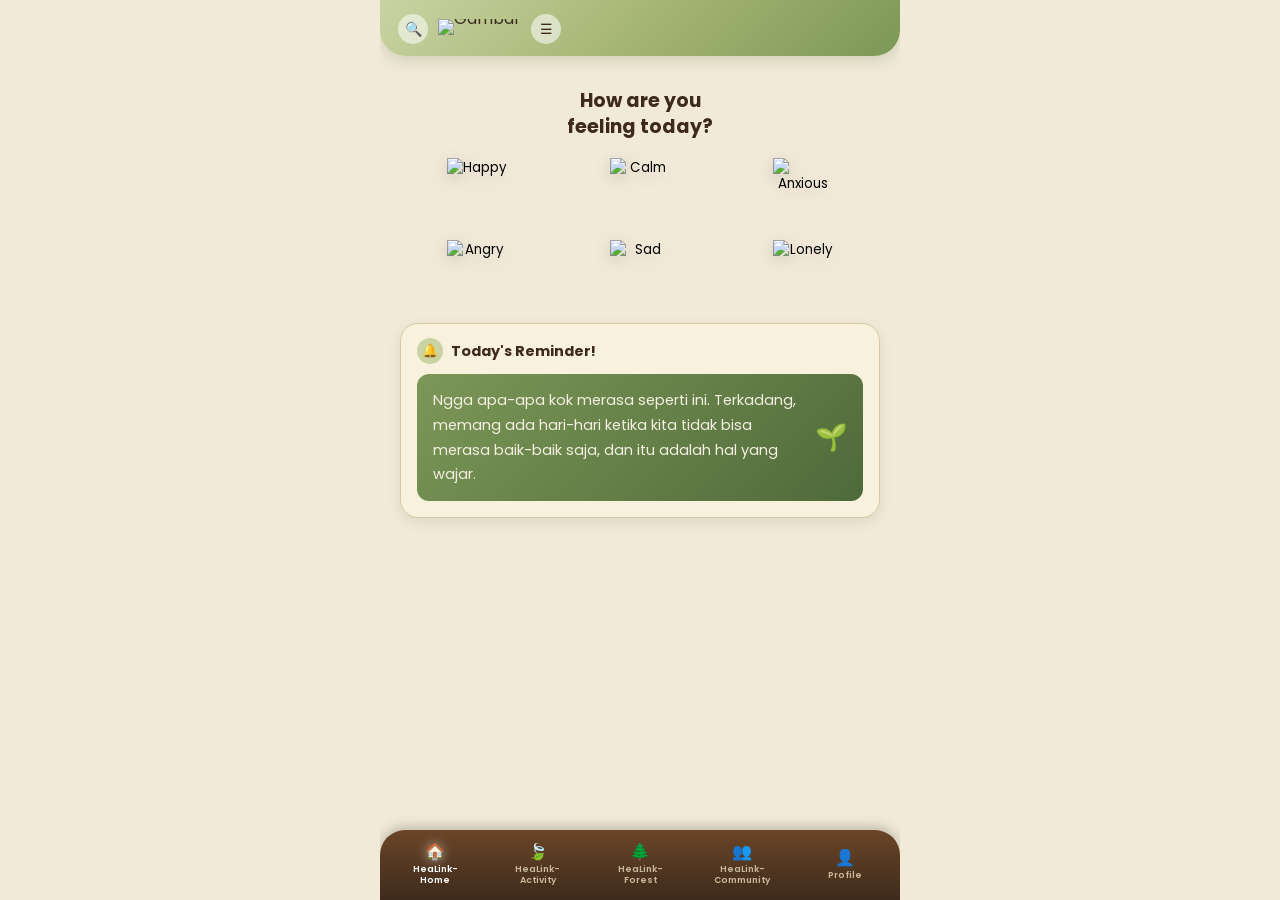
==== ab.html @ 6c95cb6c "Add files via upload" ====
<!DOCTYPE html>
<html lang="id">
<head>
<meta charset="UTF-8">
<meta name="viewport" content="width=device-width, initial-scale=1.0">
<title>HeaLink - Prototipe Interaktif</title>
<style>
@import url('https://fonts.googleapis.com/css2?family=Fredoka:wght@500;600;700&family=Caveat:wght@600;700&family=Poppins:ital,wght@0,400;0,500;0,600;0,700;1,400&display=swap');

/* ============ Design tokens ============ */
* {
  -webkit-tap-highlight-color: transparent;
}

:root{
  --green-deep:#4f6a3a;
  --green-mid:#7c9757;
  --green-light:#a9b878;
  --green-pale:#c9d3a3;
  --brown-deep:#3d2a1c;
  --brown-mid:#6b4527;
  --brown-warm:#8a6a45;
  --cream-bg:#f2ead9;
  --cream-card:#f8f1de;
  --cream-line:#d8c7a0;
  --gold:#e3ac3d;
  --gold-deep:#c98f22;
  --peach:#e8a78f;
  --ink:#3c2c1e;
  --ink-soft:#7a6650;
  --white:#fffdf8;

  --font-logo:'Fredoka', sans-serif;
  --font-script:'Caveat', cursive;
  --font-body:'Poppins', sans-serif;

  --radius-lg:28px;
  --radius-md:18px;
  --radius-sm:12px;
  --shadow-soft:0 10px 24px rgba(61,42,28,0.14);
  --shadow-card:0 4px 14px rgba(61,42,28,0.10);
}

*{box-sizing:border-box;}
html,body{margin:0;padding:0;}
body{
  font-family:var(--font-body);
  background:var(--cream-bg);
  min-height:100vh;
  min-height:100dvh;
  color:var(--ink);
}

/* ============ Page chrome ============ */
.stage{
  display:flex;
  flex-direction:column;
  align-items:stretch;
  width:100%;
  max-width:520px;
  margin:0 auto;
}
.stage-heading{
  display:none; /* prototype intro text hidden — this is now the real site opened on phone */
}

/* ============ Screen container (was phone frame) ============ */
.phone{
  position:relative;
  width:100%;
}
.phone-screen{
  position:relative;
  width:100%;
  min-height:100vh;
  min-height:100dvh;
  background:url('assets/background.png') center/cover no-repeat;
  overflow:hidden;
}

/* ============ Screens ============ */
.screen{
  position:absolute;
  inset:0;
  display:flex;
  flex-direction:column;
  opacity:0;
  pointer-events:none;
  transform:translateX(14px);
  transition:opacity .28s ease, transform .28s ease;
  min-height:100vh;
  min-height:100dvh;
}
.screen.active{
  opacity:1;
  pointer-events:auto;
  transform:translateX(0);
  z-index:5;
}
.screen-body{
  flex:1;
  overflow-y:auto;
  padding:14px 20px 24px;
  scrollbar-width:none;
}
.screen-body::-webkit-scrollbar{display:none;}

/* ============ Header ============ */
.app-header{
  padding:14px 18px 12px;
  position:relative;
  background:linear-gradient(135deg, var(--green-pale) 0%, var(--green-light) 45%, var(--green-mid) 100%);
  border-radius:0 0 26px 26px;
  box-shadow:0 6px 14px rgba(79,106,58,0.18);
}
.app-header .header-row{
  display:flex;
  align-items:center;
  gap:10px;
}
.icon-btn{
  width:30px; height:30px;
  border-radius:50%;
  border:none;
  background:rgba(255,255,255,0.55);
  display:flex; align-items:center; justify-content:center;
  font-size:14px;
  color:var(--brown-deep);
  cursor:pointer;
  flex-shrink:0;
  transition:transform .15s ease, background .15s ease;
}
.icon-btn:hover{background:rgba(255,255,255,0.85); transform:scale(1.06);}

.brand-pill .brand-icon{
  width:20px;height:20px;border-radius:50%;
  background:radial-gradient(circle at 35% 30%, #cfe3a6, var(--green-mid));
  display:flex;align-items:center;justify-content:center;
  font-size:11px; flex-shrink:0;
}
.brand-pill .brand-name{
  font-family:var(--font-logo);
  font-weight:600;
  font-size:14.5px;
  color:var(--green-deep);
  white-space:nowrap;
}
.brand-pill .brand-section{
  font-family:var(--font-script);
  font-weight:700;
  font-size:17px;
  color:var(--gold-deep);
  margin-left:1px;
}
.title-pill{
  flex:1;
  background:var(--white);
  border-radius:999px;
  padding:9px 16px;
  text-align:center;
  font-family:var(--font-logo);
  font-weight:600;
  font-size:14px;
  color:var(--brown-deep);
  letter-spacing:.3px;
  box-shadow:inset 0 1px 3px rgba(0,0,0,0.06);
}
.title-pill .chev{color:var(--green-deep); margin-right:4px;}

/* ============ Headings & text ============ */
.h1-page{
  font-weight:700; font-size:19px; text-align:center;
  color:var(--brown-deep); margin:18px 0 16px;
  line-height:1.35;
}
.h2-section{
  font-weight:700; font-size:15px; color:var(--brown-deep);
  text-decoration:underline; text-underline-offset:4px;
  text-decoration-color:var(--cream-line);
  margin:4px 0 14px; text-align:center;
}
.muted{color:var(--ink-soft); font-size:12.5px; line-height:1.6;}

/* ============ Mood grid (Home) ============ */
.mood-grid{
  display:grid;
  grid-template-columns:repeat(3,1fr);
  gap:16px 10px;
  margin-bottom:20px;
}
.mood-item{
  display:flex; flex-direction:column; align-items:center; gap:6px;
  background:none; border:none; cursor:pointer; font-family:var(--font-body);
}
.mood-face{
  width:64px; height:64px;
  display:flex; align-items:center; justify-content:center;
  transition:transform .15s ease, filter .15s ease;
  border-radius:50%;
  border:2.5px solid transparent;
}
.mood-face img{
  width:100%; height:100%;
  object-fit:contain;
  filter:drop-shadow(0 4px 8px rgba(61,42,28,0.18));
}
.mood-item:hover .mood-face{transform:translateY(-3px);}
.mood-item.selected .mood-face{border-color:var(--gold-deep); transform:scale(1.08); background:rgba(255,255,255,0.35);}
.mood-item span.label{font-size:12px; font-weight:600; color:var(--brown-warm);}

.reminder-card{
  background:var(--cream-card);
  border:1.5px solid var(--cream-line);
  border-radius:var(--radius-md);
  padding:14px 16px 16px;
  box-shadow:var(--shadow-card);
}
.reminder-title{
  display:flex; align-items:center; gap:8px;
  font-weight:700; font-size:14.5px; color:var(--brown-deep);
  margin-bottom:10px;
}
.reminder-title .bell{
  width:26px;height:26px;border-radius:50%;
  background:var(--green-pale);
  display:flex;align-items:center;justify-content:center;font-size:13px;
}
.reminder-body{
  background:linear-gradient(135deg, var(--green-mid), var(--green-deep));
  border-radius:var(--radius-sm);
  padding:14px 16px;
  color:#f4f0e2;
  font-size:14.5px;
  line-height:1.7;
  display:flex; align-items:center; gap:10px;
  justify-content:space-between;
}
.reminder-body .sprout{font-size:26px; flex-shrink:0;}

/* ============ Cards list (Activity hub) ============ */
.option-card{
  background:var(--cream-card);
  border:1.5px solid var(--cream-line);
  border-radius:var(--radius-md);
  padding:14px 16px;
  display:flex; align-items:center; justify-content:space-between; gap:10px;
  margin-bottom:14px;
  cursor:pointer;
  box-shadow:var(--shadow-card);
  transition:transform .15s ease, box-shadow .15s ease;
  text-align:left;
  width:100%;
  font-family:var(--font-body);
}
.option-card:hover{transform:translateY(-2px); box-shadow:0 10px 20px rgba(61,42,28,0.14);}
.option-card .oc-text h3{
  margin:0 0 4px; font-size:14.5px; font-weight:700; color:var(--brown-deep);
}
.option-card .oc-text p{margin:0; font-size:11.5px; color:var(--ink-soft); line-height:1.5;}
.option-card .oc-media{
  width:60px;height:60px; flex-shrink:0;
  display:flex;align-items:center;justify-content:center; overflow:hidden;
  background:none;
}
.option-card .oc-media img{width:100%; height:100%; object-fit:contain;}
.option-card .oc-arrow{
  font-size:14px; color:var(--green-deep); flex-shrink:0;
}

.pill-btn{
  display:inline-flex; align-items:center; gap:6px;
  background:linear-gradient(135deg, var(--green-mid), var(--green-deep));
  color:#fff; border:none; border-radius:999px;
  padding:10px 22px; font-weight:600; font-size:13px;
  font-family:var(--font-body);
  cursor:pointer; box-shadow:var(--shadow-card);
  transition:transform .15s ease, filter .15s ease;
}
.pill-btn:hover{transform:translateY(-2px); filter:brightness(1.05);}
.pill-btn.ghost{
  background:var(--white); color:var(--brown-deep);
  border:1.5px solid var(--cream-line);
}
.pill-btn.small{padding:7px 16px; font-size:12px;}
.pill-btn img.btn-icon{width:18px;height:18px;object-fit:contain;}
.center-row{display:flex; justify-content:center; margin:6px 0 4px;}

/* ============ HealCoin ============ */
.coin-hero{
  display:flex; flex-direction:column; align-items:center; gap:6px;
  margin:6px 0 22px;
}
.coin-hero img{width:64px; height:64px; object-fit:contain;}
.coin-hero .amount{font-size:34px; font-weight:700; color:var(--green-deep); font-family:var(--font-logo);}
.coin-hero .unit{font-size:13px; color:var(--ink-soft); margin-top:-4px;}
.coin-badge{
  display:inline-flex; align-items:center; gap:8px;
  background:var(--cream-card); border:1.5px solid var(--cream-line);
  border-radius:999px; padding:6px 14px 6px 6px;
}
.coin-badge img{width:30px;height:30px; object-fit:contain;}
.coin-badge b{font-size:16px; color:var(--brown-deep);}
.coin-badge small{display:block; font-size:10px; color:var(--ink-soft); margin-top:-2px;}

.history-item{
  display:flex; align-items:center; gap:12px;
  padding:12px 4px;
  border-bottom:1px solid var(--cream-line);
}
.history-item:last-child{border-bottom:none;}
.history-item .hi-icon{
  width:46px;height:46px;border-radius:50%;
  display:flex;align-items:center;justify-content:center; flex-shrink:0; overflow:hidden;
}
.history-item .hi-icon img{width:100%; height:100%; object-fit:contain;}
.history-item .hi-text{flex:1;}
.history-item .hi-text h4{margin:0 0 2px; font-size:13px; font-weight:700; color:var(--brown-deep);}
.history-item .hi-text span{font-size:11px; color:var(--ink-soft);}
.history-item .hi-amount{font-weight:700; color:var(--gold-deep); font-size:13.5px;}

.list-card{
  background:var(--cream-card); border:1.5px solid var(--cream-line);
  border-radius:var(--radius-md); padding:4px 14px; margin-bottom:16px;
}

/* ============ Tabs ============ */
.tab-row{display:flex; gap:8px; margin-bottom:16px; flex-wrap:wrap;}
.tab-btn{
  flex:1; min-width:90px;
  background:var(--cream-card); border:1.5px solid var(--cream-line);
  border-radius:999px; padding:8px 10px; font-size:12px; font-weight:600;
  color:var(--brown-warm); cursor:pointer; text-align:center; font-family:var(--font-body);
  transition:all .15s ease;
}
.tab-btn.active{
  background:linear-gradient(135deg, var(--green-mid), var(--green-deep));
  color:#fff; border-color:transparent;
}
.tab-panel{display:none;}
.tab-panel.active{display:block;}

/* ============ Voucher / redeem cards ============ */
.redeem-card{
  background:var(--cream-card); border:1.5px solid var(--cream-line);
  border-radius:var(--radius-md); padding:12px 14px;
  display:flex; align-items:center; gap:12px; margin-bottom:14px;
  box-shadow:var(--shadow-card);
}
.redeem-card .rc-icon{
  width:52px;height:52px;border-radius:50%;
  display:flex; align-items:center; justify-content:center; flex-shrink:0; overflow:hidden;
}
.redeem-card .rc-icon img{width:100%; height:100%; object-fit:contain;}
.redeem-card .rc-text{flex:1;}
.redeem-card .rc-text h4{margin:0 0 3px; font-size:13.5px; font-weight:700; color:var(--brown-deep);}
.redeem-card .rc-text span{font-size:11px; color:var(--ink-soft); display:block;}
.redeem-btn{
  background:linear-gradient(135deg, var(--green-mid), var(--green-deep));
  color:#fff; border:none; border-radius:999px; padding:7px 16px;
  font-size:11.5px; font-weight:600; cursor:pointer; flex-shrink:0; font-family:var(--font-body);
}

/* ============ Psychologist list ============ */
.psych-card{
  display:flex; align-items:center; gap:12px; padding:14px 4px;
  border-bottom:1px solid var(--cream-line); cursor:pointer;
}
.psych-card:last-child{border-bottom:none;}
.psych-avatar{
  width:52px;height:52px;border-radius:50%; flex-shrink:0;
  display:flex; align-items:center; justify-content:center; font-size:22px;
  box-shadow:var(--shadow-card);
  overflow:hidden;
}
.psych-avatar img{width:100%; height:100%; object-fit:cover;}
.psych-info{flex:1;}
.psych-info h4{margin:0 0 2px; font-size:13.5px; font-weight:700; color:var(--brown-deep);}
.psych-info p{margin:0 0 3px; font-size:11px; color:var(--ink-soft); line-height:1.4;}
.psych-info .rating{font-size:11.5px; color:var(--gold-deep); font-weight:600;}
.chev-right{color:var(--brown-warm); font-size:14px;}

/* ============ Session details ============ */
.session-top{display:flex; align-items:center; gap:12px; margin-bottom:18px;}
.session-top .avatar-lg{width:60px;height:60px;border-radius:50%; flex-shrink:0; box-shadow:var(--shadow-card); overflow:hidden;}
.session-top .avatar-lg img{width:100%;height:100%;object-fit:cover;}
.session-top h4{margin:0 0 3px; font-size:15px; color:var(--brown-deep);}
.session-top span{font-size:12px; color:var(--gold-deep); font-weight:600;}
.schedule-card{
  background:var(--cream-card); border:1.5px solid var(--cream-line);
  border-radius:var(--radius-md); padding:16px; margin-bottom:16px;
}
.date-row{display:flex; gap:8px; margin-bottom:12px;}
.date-chip{
  flex:1; text-align:center; padding:7px 4px; border-radius:10px;
  border:1.5px solid var(--cream-line); font-size:11px; font-weight:600;
  color:var(--brown-warm); cursor:pointer; background:var(--white);
}
.date-chip.active{background:var(--brown-mid); color:#fff; border-color:var(--brown-mid);}
.time-grid{display:grid; grid-template-columns:repeat(3,1fr); gap:8px; margin-bottom:14px;}
.time-chip{
  text-align:center; padding:9px 4px; border-radius:10px; font-size:12.5px; font-weight:600;
  background:var(--green-mid); color:#fff; cursor:pointer; border:none; font-family:var(--font-body);
}
.time-chip.active{background:var(--brown-deep);}
.selected-slot{
  background:linear-gradient(135deg, var(--green-light), var(--green-mid));
  border-radius:999px; padding:9px 16px; display:flex; justify-content:space-between;
  font-size:12px; font-weight:700; color:#fff;
}
.book-row{display:flex; align-items:center; justify-content:space-between; margin-top:8px;}
.book-row .coin-mini{display:flex; align-items:center; gap:6px; font-weight:700; color:var(--brown-deep); font-size:15px;}
.book-row .coin-mini img{width:22px;height:22px; object-fit:contain;}

/* ============ Journal ============ */
.field-block{margin-bottom:16px;}
.field-block label{
  display:block; font-size:12.5px; font-weight:700; color:var(--brown-deep);
  text-decoration:underline; text-decoration-color:var(--cream-line); text-underline-offset:3px;
  margin-bottom:8px;
}
.field-box{
  background:var(--cream-card); border:1.5px solid var(--brown-warm);
  border-radius:16px; padding:10px 14px;
}
.field-line{
  display:flex; gap:6px; align-items:baseline; padding:6px 0;
  border-bottom:1px dashed var(--cream-line); font-size:12px;
}
.field-line:last-child{border-bottom:none;}
.field-line input{
  flex:1; border:none; background:transparent; font-family:var(--font-body);
  font-size:12.5px; color:var(--ink); outline:none; padding:2px 0;
}
.field-box textarea{
  width:100%; border:none; background:transparent; resize:none; font-family:var(--font-body);
  font-size:12.5px; outline:none; min-height:40px; color:var(--ink);
}

/* ============ Podcast ============ */
.podcast-panel{
  background:linear-gradient(160deg, var(--green-light) 0%, var(--green-deep) 100%);
  border-radius:var(--radius-md); padding:14px; margin-top:6px;
}
.ep-filter{
  display:flex; align-items:center; gap:10px; margin:4px 4px 14px;
  font-size:12px; color:var(--brown-deep); font-weight:600;
}
.ep-filter .chip{
  background:var(--white); border-radius:999px; padding:6px 14px; font-size:11.5px;
}
.ep-card{
  display:flex; gap:10px; background:rgba(255,253,248,0.9); border-radius:14px;
  padding:8px; margin-bottom:10px; align-items:flex-start; cursor:pointer;
  transition:transform .15s ease;
}
.ep-card:hover{transform:translateY(-2px);}
.ep-card img{width:64px;height:64px; border-radius:10px; object-fit:cover; flex-shrink:0;}
.ep-card .ep-text{flex:1;}
.ep-card .ep-text h5{margin:0 0 3px; font-size:12px; font-weight:700; color:var(--brown-deep); line-height:1.3;}
.ep-card .ep-text p{margin:0 0 5px; font-size:10px; color:var(--ink-soft); line-height:1.4;}
.ep-card .ep-meta{display:flex; align-items:center; gap:6px; font-size:10.5px; color:var(--brown-warm); font-weight:600;}
.ep-play{
  width:20px;height:20px;border-radius:50%; background:var(--brown-deep); color:#fff;
  display:flex;align-items:center;justify-content:center; font-size:9px; border:none; cursor:pointer;
}
.ep-play.playing{background:var(--gold-deep);}

/* ============ Community: plan together ============ */
.duo-row{display:flex; justify-content:center; align-items:center; gap:18px; margin:8px 0 16px;}
.duo-avatar{display:flex; flex-direction:column; align-items:center; gap:6px;}
.duo-avatar img{width:64px;height:64px;border-radius:50%; box-shadow:var(--shadow-card); object-fit:cover;}
.duo-avatar span{font-size:12px; font-weight:600; color:var(--brown-deep);}
.duo-plus{font-size:20px; color:var(--brown-warm); font-weight:700;}
.tree-visual{text-align:center; margin:10px 0 4px; line-height:1;}
.tree-visual img{width:110px; height:110px; object-fit:contain;}
.grow-caption{text-align:center; font-size:13px; color:var(--brown-deep); font-weight:600; margin-bottom:16px; line-height:1.5;}
.progress-row{display:flex; justify-content:space-between; font-size:11.5px; font-weight:600; color:var(--brown-warm); margin-bottom:6px;}
.progress-track{
  width:100%; height:9px; background:var(--white); border-radius:999px; overflow:hidden;
  border:1px solid var(--cream-line); margin-bottom:18px;
}
.progress-fill{height:100%; background:linear-gradient(90deg, var(--green-mid), var(--green-deep)); border-radius:999px;}

.target-card{
  background:var(--cream-card); border:1.5px solid var(--cream-line); border-radius:var(--radius-md);
  padding:14px 16px; margin-bottom:16px;
}
.target-card h4{margin:0 0 8px; font-size:13.5px; color:var(--brown-deep); display:flex; align-items:center; gap:6px;}
.target-card h4 img{width:20px;height:20px;object-fit:contain;}
.target-nums{display:flex; justify-content:space-between; font-size:11px; color:var(--ink-soft); margin-top:6px;}
.forest-photo{width:100%; border-radius:var(--radius-md); margin-bottom:16px; box-shadow:var(--shadow-card); display:block; object-fit:cover; max-height:260px;}
.members-card{
  background:linear-gradient(135deg, var(--green-light), var(--green-mid));
  border-radius:var(--radius-md); padding:14px 16px;
}
.members-card h4{margin:0 0 10px; font-size:13px; color:#fff; text-decoration:underline; text-underline-offset:3px;}
.avatar-stack{display:flex; align-items:center;}
.avatar-stack .av{
  width:34px;height:34px;border-radius:50%; border:2px solid #fff; margin-left:-10px;
  display:flex;align-items:center;justify-content:center;font-size:14px; box-shadow:var(--shadow-card);
}
.avatar-stack .av:first-child{margin-left:0;}
.avatar-stack .more{
  background:var(--brown-deep); color:#fff; font-size:11px; font-weight:700;
}

/* ============ Forest main ============ */
.forest-hero{position:relative; margin:4px 0 14px;}
.forest-hero img{width:100%; border-radius:var(--radius-md); box-shadow:var(--shadow-card); display:block; max-height:340px; object-fit:cover;}
.coin-float{
  position:absolute; top:12px; left:12px;
  background:var(--cream-card); border:1.5px solid var(--cream-line);
  border-radius:999px; padding:6px 12px; display:flex; align-items:center; gap:6px;
  font-weight:700; font-size:13px; color:var(--brown-deep);
}
.coin-float img{width:20px;height:20px; object-fit:contain;}
.growth-card{
  background:var(--cream-card); border:1.5px solid var(--cream-line); border-radius:var(--radius-md);
  padding:14px 16px; margin-bottom:16px;
}
.growth-card h4{margin:0 0 4px; font-size:13.5px; color:var(--brown-deep); display:flex; align-items:center; gap:6px;}
.growth-level{display:flex; justify-content:space-between; font-size:12px; color:var(--brown-warm); font-weight:600; margin:8px 0 6px;gap:250px;}
.two-btn-row{display:flex; gap:10px;}
.two-btn-row .pill-btn{flex:1; justify-content:center; text-align:center;}

/* ============ Market ============ */
.chip-row{display:flex; gap:8px; margin-bottom:16px; overflow-x:auto; padding-bottom:2px;}
.chip-row .tab-btn{flex:none; padding:8px 14px;}
.market-item{
  display:flex; align-items:center; gap:12px; background:var(--cream-card);
  border:1.5px solid var(--cream-line); border-radius:var(--radius-md); padding:10px 14px;
  margin-bottom:12px; cursor:pointer; transition:transform .15s ease;
}
.market-item:hover{transform:translateY(-2px);}
.market-item img{width:44px;height:44px; object-fit:contain;}
.market-item h4{flex:1; margin:0; font-size:13.5px; color:var(--brown-deep); font-weight:700;}
.market-item .price{display:flex; align-items:center; gap:5px; font-weight:700; color:var(--gold-deep); font-size:13px;}
.market-item .price img{width:18px;height:18px; object-fit:contain;}

/* ============ Item detail ============ */
.item-hero{text-align:center; margin:6px 0 18px;}
.item-hero img{width:170px; height:170px; object-fit:contain; filter:drop-shadow(0 10px 14px rgba(61,42,28,0.2));}
.item-hero h3{margin:6px 0 8px; font-size:18px; color:var(--brown-deep); text-decoration:underline; text-underline-offset:4px; text-decoration-color:var(--cream-line);}
.item-hero p{max-width:260px; margin:0 auto 18px; font-size:12.5px; color:var(--ink-soft); line-height:1.7;}
.item-price{display:flex; align-items:center; justify-content:center; gap:8px; font-size:20px; font-weight:700; color:var(--brown-deep); margin-bottom:14px;}
.item-price img{width:26px;height:26px; object-fit:contain;}

/* ============ Confirmation ============ */
.confirm-wrap{position:relative; flex:1; display:flex; flex-direction:column;}
.confirm-msg{
  position:absolute; left:20px; right:20px; bottom:22px;
  background:var(--cream-card); border:1.5px solid var(--cream-line); border-radius:var(--radius-md);
  padding:18px 20px; font-size:14px; font-weight:600; color:var(--brown-deep); text-align:center; line-height:1.6;
  box-shadow:var(--shadow-soft);
}

/* ============ Mission ============ */
.mission-item{
  display:flex; align-items:center; gap:12px; padding:14px 4px;
  border-bottom:1px solid var(--cream-line);
}
.mission-item:last-child{border-bottom:none;}
.mission-icon{
  width:48px;height:48px;border-radius:50%; flex-shrink:0;
  display:flex;align-items:center;justify-content:center; overflow:hidden;
}
.mission-icon img{width:100%; height:100%; object-fit:contain;}
.mission-text{flex:1;}
.mission-text h4{margin:0 0 6px; font-size:12.5px; font-weight:700; color:var(--brown-deep);}
.mission-bar{width:100%; height:6px; background:var(--white); border-radius:999px; overflow:hidden; border:1px solid var(--cream-line);}
.mission-bar span{display:block; height:100%; background:linear-gradient(90deg, var(--green-mid), var(--green-deep));}
.mission-reward{display:flex; align-items:center; gap:4px; font-weight:700; color:var(--gold-deep); font-size:13px; flex-shrink:0;}
.mission-reward img{width:16px;height:16px;object-fit:contain;}
.bonus-card{
  margin-top:16px; background:linear-gradient(135deg,#f6d98a,#eab54a);
  border-radius:var(--radius-md); padding:14px 16px; display:flex; align-items:center; gap:12px;
  font-size:12.5px; font-weight:600; color:var(--brown-deep); line-height:1.6;
}
.bonus-card .gift{font-size:30px;}
.bonus-card b{color:#b5471f;}

/* ============ Chat ============ */
.chat-layout{display:flex; flex:1; overflow:hidden;}
.chat-sidebar{
  width:118px; background:linear-gradient(180deg, var(--green-mid), var(--green-deep));
  padding:12px 8px; overflow-y:auto; flex-shrink:0;
}
.chat-sidebar h4{color:#fff; font-size:14px; margin:2px 4px 10px; font-weight:700;}
.chat-search{
  background:rgba(255,255,255,0.85); border-radius:999px; padding:5px 10px; font-size:9.5px;
  color:var(--ink-soft); margin-bottom:10px;
}
.chat-entry{
  display:flex; align-items:center; gap:6px; padding:6px 6px; border-radius:10px;
  cursor:pointer; margin-bottom:6px; transition:background .15s ease;
}
.chat-entry:hover, .chat-entry.active{background:rgba(255,255,255,0.18);}
.chat-entry .ce-avatar{
  width:26px;height:26px;border-radius:50%; flex-shrink:0; display:flex;align-items:center;justify-content:center;
  font-size:12px; box-shadow:0 1px 3px rgba(0,0,0,0.2); overflow:hidden;
}
.chat-entry .ce-avatar img{width:100%;height:100%;object-fit:cover;}
.chat-entry span{color:#fff; font-size:10.5px; font-weight:600; line-height:1.2;}
.chat-main{flex:1; display:flex; flex-direction:column; padding:10px 14px 14px; overflow:hidden;}
.chat-main-header{
  display:flex; align-items:center; gap:8px; padding:6px 8px; background:var(--cream-card);
  border-radius:999px; margin-bottom:10px; flex-shrink:0;
}
.chat-main-header .ce-avatar{width:26px;height:26px;border-radius:50%; display:flex;align-items:center;justify-content:center;font-size:12px; overflow:hidden;}
.chat-main-header .ce-avatar img{width:100%;height:100%;object-fit:cover;}
.chat-main-header b{font-size:12.5px; color:var(--brown-deep); flex:1;}
.chat-thread{flex:1; overflow-y:auto; display:flex; flex-direction:column; gap:8px; padding:4px 2px;}
.bubble{
  max-width:78%; padding:9px 13px; border-radius:16px; font-size:11.5px; line-height:1.5;
}
.bubble.in{align-self:flex-start; background:#e4e4e4; color:var(--ink); border-bottom-left-radius:4px;}
.bubble.out{align-self:flex-end; background:var(--brown-deep); color:#fff; border-bottom-right-radius:4px;}
.bubble.out.alt{background:var(--green-mid);}
.chat-input{
  display:flex; align-items:center; gap:8px; margin-top:10px; background:var(--white);
  border:1.5px solid var(--cream-line); border-radius:999px; padding:8px 12px; flex-shrink:0;
}
.chat-input input{flex:1; border:none; outline:none; background:transparent; font-family:var(--font-body); font-size:11.5px;}
.chat-input .icon-btn{background:var(--cream-card);}

/* ============ Profile ============ */
.profile-hero{display:flex; flex-direction:column; align-items:center; gap:8px; margin:10px 0 22px;}
.profile-hero .pf-avatar{
  width:78px;height:78px;border-radius:50%; background:linear-gradient(135deg, var(--green-light), var(--green-deep));
  display:flex; align-items:center; justify-content:center; font-size:34px; box-shadow:var(--shadow-card);
  overflow:hidden;
}
.profile-hero .pf-avatar img{width:100%;height:100%;object-fit:cover;}
.profile-hero h3{margin:2px 0 0; font-size:16px; color:var(--brown-deep);}
.profile-hero span{font-size:12px; color:var(--ink-soft);}
.profile-list{background:var(--cream-card); border:1.5px solid var(--cream-line); border-radius:var(--radius-md); overflow:hidden;}
.profile-row{
  display:flex; align-items:center; gap:12px; padding:13px 16px; border-bottom:1px solid var(--cream-line);
  cursor:pointer; font-size:13px; color:var(--brown-deep); font-weight:600;
}
.profile-row:last-child{border-bottom:none;}
.profile-row .pr-icon{width:20px; text-align:center; color:var(--green-deep);}
.profile-row .chev-right{margin-left:auto;}

/* ============ Bottom nav ============ */
.bottom-nav{
  display:flex; justify-content:space-around; align-items:center;
  background:linear-gradient(180deg, var(--brown-mid), var(--brown-deep));
  padding:10px 4px 12px; flex-shrink:0;
  border-radius:25px 25px 0 0; box-shadow:0 -4px 12px rgba(0,0,0,0.2);
}
.nav-item{
  display:flex; flex-direction:column; align-items:center; gap:3px;
  background:none; border:none; color:#cbb89a; cursor:pointer; font-family:var(--font-body);
  padding:2px 4px; flex:1;
}
.nav-item span{font-size:9px; font-weight:600; line-height:1.2; text-align:center;}
.nav-item .nav-icon{font-size:16px;}
.nav-item.active{color:#fff;}
.nav-item.active .nav-icon{filter:drop-shadow(0 0 6px rgba(255,255,255,0.5));}

/* ============ Sub-header nav buttons ============ */
.subnav-row{display:flex; justify-content:space-between; gap:10px; margin-top:auto; padding-top:14px;}

/* ============ Side menu ============ */
.menu-overlay{
  position:fixed; inset:0; background:rgba(20,14,9,0.45);
  opacity:0; pointer-events:none; transition:opacity .25s ease; z-index:40;
}
.menu-overlay.open{opacity:1; pointer-events:auto;}
.side-menu{
  position:fixed; top:0; right:0; bottom:0; width:76%; max-width:320px;
  background:var(--cream-bg); box-shadow:-8px 0 24px rgba(0,0,0,0.2);
  transform:translateX(100%); transition:transform .28s ease;
  padding:26px 18px; overflow-y:auto;
}
.menu-overlay.open .side-menu{transform:translateX(0);}
.side-menu h4{
  font-family:var(--font-logo); color:var(--green-deep); font-size:17px; margin:0 0 4px;
}
.side-menu .side-sub{font-size:11px; color:var(--ink-soft); margin-bottom:16px;}
.menu-link{
  display:flex; align-items:center; gap:10px; padding:11px 10px; border-radius:12px;
  font-size:12.5px; font-weight:600; color:var(--brown-deep); cursor:pointer; margin-bottom:2px;
}
.menu-link:hover{background:var(--cream-card);}
.menu-link .mi{width:20px; text-align:center;}
.menu-close{
  position:absolute; top:18px; right:18px; width:30px;height:30px;border-radius:50%;
  border:none; background:var(--cream-card); cursor:pointer; font-size:14px; color:var(--brown-deep);
}
.menu-group-label{font-size:10.5px; text-transform:uppercase; letter-spacing:.6px; color:var(--brown-warm); margin:16px 4px 4px;}

/* ============ Toast ============ */
.toast{
  position:fixed; left:50%; bottom:90px; transform:translate(-50%,10px);
  background:var(--brown-deep); color:#fff; padding:11px 20px; border-radius:999px;
  font-size:12px; font-weight:600; opacity:0; pointer-events:none; transition:all .25s ease; z-index:60;
  white-space:nowrap; box-shadow:var(--shadow-soft);
}
.toast.show{opacity:1; transform:translate(-50%,0);}

/* ============ Footer credit ============ */
.credit{display:none;}
/* ================= SIDEBAR ================= */
#sidebar {
  position: fixed;
  top: 0;
  left: -320px;
  width: 320px;
  height: 100vh;
  background-color: #fff7fa;   /* cukup ini */
  box-shadow: 3px 0 15px rgba(0,0,0,0.2);
  transition: left 0.3s ease, background-color 0.3s ease;
  z-index: 9999;
  overflow-y: auto;
  padding-bottom: 50px;
}

#sidebar.dark {
  background-color: #000;
  color: #fff;
}

#sidebar.dark img {
  filter: invert(1) brightness(2);
}

#sidebar.dark .close-btn {
  color: #fff;
}

#sidebar.dark .profile h3 {
  color: #ffffff;
}

#sidebar.dark .profile p {
  color: #dddddd;
}

#sidebar.dark .profile img {
  filter: invert(0);
}

/* Sidebar aktif */
#sidebar.active {
  left: 0;
}

/* Tombol close */
.close-btn {
  font-size: 26px;
  text-align: right;
  padding: 12px 18px;
  cursor: pointer;
  color: #000000;
}

/* ================= PROFILE ================= */
.profile {
  text-align: left;
  padding: 10px 20px 20px;
  display: flex;
  gap: 10px;

}

.bagi2 {
  transform: translateY(15px);
}

.profile img {
  width: 72px;
  height: 72px;
  border-radius: 50%;
  object-fit: cover;
  margin-bottom: 8px;
}

.profile h3 {
  font-size: 16px;
  color: #000000;
  margin-bottom: 2px;
  
}

.profile p {
  font-size: 12px;
  color: #777;
}

/* ================= DIVIDER ================= */
#sidebar hr {
  border: none;
  border-top: 1px solid #00000081;
  margin: 10px 20px;
}

/* ================= MENU SECTION ================= */
.menu-section {
  padding: 8px 20px;
  margin-right: 0px;
}

.menu-section h4 {
    display: block;
    width: 180px;
    background: #ffffff;
    padding: 8px 12px;
    border-radius: 0 12px 12px 0;
 margin-left: -20px;
}

/* Link menu */
.menu-section a {
  display: flex;
  align-items: center;
  gap: 10px;
  text-decoration: none;
  font-size: 14px;
  color: #000000;
  padding: 4px;
  border-radius: 8px;
  transition: 0.25s;
}

.menu-section a img {
  width: auto;        /* otomatis menyesuaikan lebar a */
  height: 30px;       /* proporsional */
  display: block;     /* hilangkan spasi bawah */
}

/* Hover menu */
.menu-section a:hover {
  background: #7c9757;
  transform: translateX(4px);
}

/* Logout khusus */
.menu-section a:last-child {
  color: #000000;
}

/* ================= GAMBAR ATAS ================= */
.gambar-atas{
    width: 100%;                  /* lebar container gambar */
    overflow: hidden;
    line-height: 0;              /* hilangkan jarak bawah gambar */
}

.gambar-atas img{
    width: 100%;                 /* penuh selebar layar */
    height: auto;                /* tinggi mengikuti proporsi */
    display: block;              /* hilangkan spasi bawaan img */
    object-fit: contain;         /* seluruh gambar terlihat */
    object-position: top center; /* posisi di tengah atas */
}
</style>
</head>
<body>

<div class="stage">
  <div class="stage-heading">
    <span class="eyebrow">tumbuh, sedikit demi sedikit</span>
    <h1>HeaLink-</h1>
    <p>Prototipe interaktif aplikasi kesehatan mental. Klik kartu, tombol, dan ikon menu (☰) untuk menjelajahi semua 16 layar.</p>
  </div>

  <div class="phone-screen" id="phoneScreen">

      <!-- ============ HOME ============ -->
      <section class="screen active" data-screen="home">
        <div class="app-header">
          <div class="header-row">
            <button class="icon-btn" title="Cari">🔍</button>
            <div class="brand-pill">
             <img class="gambar-atas" src="assets/Email (19).png" alt="Gambar">
            </div>
            <button class="icon-btn" onclick="toggleMenu(true)" title="Menu">☰</button>
          </div>
        </div>
        <div class="screen-body">
          <h2 class="h1-page">How are you<br>feeling today?</h2>
          <div class="mood-grid">
            <button class="mood-item mood-happy" onclick="pickMood(this,'Happy','Senang mendengarnya! 🌞')"><span class="mood-face"><img src="assets/mood-happy.png" alt="Happy"></span></button>
            <button class="mood-item mood-calm" onclick="pickMood(this,'Calm','Nikmati ketenanganmu 🍃')"><span class="mood-face"><img src="assets/mood-calm.png" alt="Calm"></span></button>
            <button class="mood-item mood-anxious" onclick="pickMood(this,'Anxious','Tarik napas pelan-pelan ya 💛')"><span class="mood-face"><img src="assets/mood-anxious.png" alt="Anxious"></span></button>
            <button class="mood-item mood-angry" onclick="pickMood(this,'Angry','Nggak apa-apa merasa kesal 🔥')"><span class="mood-face"><img src="assets/mood-angry.png" alt="Angry"></span></button>
            <button class="mood-item mood-sad" onclick="pickMood(this,'Sad','Kamu boleh sedih hari ini 💧')"><span class="mood-face"><img src="assets/mood-sad.png" alt="Sad"></span></button>
            <button class="mood-item mood-lonely" onclick="pickMood(this,'Lonely','Kamu nggak sendirian di sini 🤍')"><span class="mood-face"><img src="assets/mood-lonely.png" alt="Lonely"></span></button>
          </div>
          <div class="reminder-card">
            <div class="reminder-title"><span class="bell">🔔</span> Today's Reminder!</div>
            <div class="reminder-body">
              <span>Ngga apa-apa kok merasa seperti ini. Terkadang, memang ada hari-hari ketika kita tidak bisa merasa baik-baik saja, dan itu adalah hal yang wajar.</span>
              <span class="sprout">🌱</span>
            </div>
          </div>
        </div>
        <nav class="bottom-nav">
          <button class="nav-item active" onclick="goTo('home')"><span class="nav-icon">🏠</span><span>HeaLink-<br>Home</span></button>
          <button class="nav-item" onclick="goTo('activity-hub')"><span class="nav-icon">🍃</span><span>HeaLink-<br>Activity</span></button>
          <button class="nav-item" onclick="goTo('forest')"><span class="nav-icon">🌲</span><span>HeaLink-<br>Forest</span></button>
          <button class="nav-item" onclick="goTo('chat')"><span class="nav-icon">👥</span><span>HeaLink-<br>Community</span></button>
          <button class="nav-item" onclick="goTo('profile')"><span class="nav-icon">👤</span><span>Profile</span></button>
        </nav>
      </section>

      <!-- ============ ACTIVITY HUB ============ -->
      <section class="screen" data-screen="activity-hub">
        <div class="app-header">
          <div class="header-row">
            <button class="icon-btn">🔍</button>
            <div class="brand-pill">
              <img class="gambar-atas" src="assets/Email (24).png" alt="Gambar">
            </div>
            <button class="icon-btn" onclick="toggleMenu(true)">☰</button>
          </div>
        </div>
        <div class="screen-body">
          <h2 class="h1-page">Choose your next step:</h2>
          <button class="option-card" onclick="goTo('journal')">
            <div class="oc-text"><h3>Journaling</h3><p>Express your feelings through guided journaling to build emotional awareness.</p></div>
            <div class="oc-media"><img src="assets/icon-journal-flat.png" alt=""></div>
          </button>
          <button class="option-card" onclick="goTo('podcast')">
            <div class="oc-text"><h3>Podcast/Audio Companion</h3><p>Feel accompanied through soothing audio sessions that guide and support your wellbeing.</p></div>
            <div class="oc-media"><img src="assets/icon-headphones-flat.png" alt=""></div>
          </button>
          <button class="option-card" onclick="goTo('community-tabs')">
            <div class="oc-text"><h3>Community Activity</h3><p>Connect with people through collaborative activities that encourage belonging and emotional support.</p></div>
            <div class="oc-media"><img src="assets/icon-community-flat.png" alt=""></div>
          </button>
          <div class="center-row">
            <button class="pill-btn" onclick="goTo('healcoin')"><img class="btn-icon" src="assets/icon-coin.png" alt="">HealCoin</button>
          </div>
        </div>
        <nav class="bottom-nav">
          <button class="nav-item" onclick="goTo('home')"><span class="nav-icon">🏠</span><span>HeaLink-<br>Home</span></button>
          <button class="nav-item active" onclick="goTo('activity-hub')"><span class="nav-icon">🍃</span><span>HeaLink-<br>Activity</span></button>
          <button class="nav-item" onclick="goTo('forest')"><span class="nav-icon">🌲</span><span>HeaLink-<br>Forest</span></button>
          <button class="nav-item" onclick="goTo('chat')"><span class="nav-icon">👥</span><span>HeaLink-<br>Community</span></button>
          <button class="nav-item" onclick="goTo('profile')"><span class="nav-icon">👤</span><span>Profile</span></button>
        </nav>
      </section>

      <!-- ============ HEALCOIN ============ -->
      <section class="screen" data-screen="healcoin">
        <div class="app-header">
          <div class="header-row">
            <button class="icon-btn">🔍</button>
            <div class="brand-pill">
              <img class="gambar-atas" src="assets/Email (24).png" alt="Gambar">
            </div>
            <button class="icon-btn" onclick="toggleMenu(true)">☰</button>
          </div>
        </div>
        <div class="screen-body">
          <h2 class="h2-section">Your HealCoin</h2>
          <div class="coin-hero">
            <img src="assets/icon-coin.png" alt="HealCoin">
            <span class="amount">120</span>
            <span class="unit">HealCoin</span>
          </div>
          <div class="muted" style="font-weight:700;color:var(--brown-deep);font-size:13px;margin-bottom:6px;">Earning History:</div>
          <div class="list-card">
            <div class="history-item"><span class="hi-icon"><img src="assets/icon-journal.png" alt=""></span><div class="hi-text"><h4>Journaling</h4><span>Today, 10.30 AM</span></div><span class="hi-amount">+15</span></div>
            <div class="history-item"><span class="hi-icon"><img src="assets/icon-headphones.png" alt=""></span><div class="hi-text"><h4>Podcast/Audio Companion</h4><span>Today, 09.15 AM</span></div><span class="hi-amount">+10</span></div>
            <div class="history-item"><span class="hi-icon"><img src="assets/icon-community.png" alt=""></span><div class="hi-text"><h4>Community Activity</h4><span>Yesterday, 08.45 PM</span></div><span class="hi-amount">+20</span></div>
          </div>
          <div class="center-row"><button class="pill-btn ghost" onclick="goTo('support')">⭐ Reward</button></div>
          <div class="subnav-row">
            <button class="pill-btn ghost small" onclick="goTo('activity-hub')">‹ Back to Activity</button>
            <button class="pill-btn small" onclick="goTo('forest')">Next to Forest ›</button>
          </div>
        </div>
      </section>

      <!-- ============ SUPPORT (vouchers) ============ -->
      <section class="screen" data-screen="support">
        <div class="app-header">
          <div class="header-row">
            <button class="icon-btn">🔍</button>
            <div class="brand-pill">
              <img class="gambar-atas" src="assets/Email (24).png" alt="Gambar">
            </div>
            <button class="icon-btn" onclick="toggleMenu(true)">☰</button>
          </div>
        </div>
        <div class="screen-body">
          <h2 class="h2-section">Get Professional Support</h2>
          <div class="coin-badge" style="margin-bottom:16px;"><img src="assets/icon-coin.png" alt=""><div><b>120</b><small>HealCoin</small></div></div>
          <div class="tab-row">
            <div class="tab-btn active" data-group="support" data-tab="vouchers" onclick="switchTab('support','vouchers')">Vouchers</div>
            <div class="tab-btn" data-group="support" data-tab="consult" onclick="switchTab('support','consult')">Consultation</div>
            <div class="tab-btn" data-group="support" data-tab="history" onclick="switchTab('support','history')">History</div>
          </div>
          <div class="tab-panel active" data-group="support" data-tab="vouchers">
            <div class="redeem-card"><span class="rc-icon"><img src="assets/icon-voucher.png" alt=""></span><div class="rc-text"><h4>Consultation Voucher</h4><span>65 HealCoin</span></div><button class="redeem-btn" onclick="toast('Voucher ditukar!')">Redeem</button></div>
            <div class="redeem-card"><span class="rc-icon"><img src="assets/icon-voucher.png" alt=""></span><div class="rc-text"><h4>Consultation Voucher</h4><span>100 HealCoin</span></div><button class="redeem-btn" onclick="toast('Voucher ditukar!')">Redeem</button></div>
            <div class="redeem-card"><span class="rc-icon"><img src="assets/icon-telehealth.png" alt=""></span><div class="rc-text"><h4>Telehealth Session</h4><span>120 HealCoin · 50 mins session</span></div><button class="redeem-btn" onclick="toast('Voucher ditukar!')">Redeem</button></div>
          </div>
          <div class="tab-panel" data-group="support" data-tab="consult">
            <div class="redeem-card"><span class="rc-icon"><img src="assets/icon-telehealth.png" alt=""></span><div class="rc-text"><h4>Cari Psikolog</h4><span>Pilih dari 3 psikolog tersedia</span></div><button class="redeem-btn" onclick="goTo('choose-psychologist')">Lihat</button></div>
          </div>
          <div class="tab-panel" data-group="support" data-tab="history">
            <p class="muted" style="text-align:center;padding:20px 0;">Belum ada riwayat konsultasi.</p>
          </div>
          <div class="center-row" style="margin-top:8px;"><button class="pill-btn ghost small" onclick="goBack()">‹ Previous Page</button></div>
        </div>
      </section>

      <!-- ============ CHOOSE PSYCHOLOGIST ============ -->
      <section class="screen" data-screen="choose-psychologist">
        <div class="app-header">
          <div class="header-row">
            <button class="icon-btn">🔍</button>
  <img class="gambar-atas" src="assets/Email (24).png" alt="Gambar">           
   <button class="icon-btn" onclick="toggleMenu(true)">☰</button>
          </div>
        </div>
        <div class="screen-body">
          <h2 class="h2-section">Choose your Psychologist</h2>
          <div class="list-card">
            <div class="psych-card" onclick="openSession('Shayla A, M.Psi., Psikolog','Adolescent and Anxiety Specialist','assets/avatar-you.png','4.9')">
              <span class="psych-avatar" style="background:radial-gradient(circle at 35% 30%,#f2c6a3,#d9744a);"><img src="assets/avatar-you.png" alt=""></span>
              <div class="psych-info"><h4>Shayla A, M.Psi., Psikolog</h4><p>Adolescent and Anxiety Specialist</p><span class="rating">⭐ 4.9</span></div>
              <span class="chev-right">›</span>
            </div>
            <div class="psych-card" onclick="openSession('Adrian L, M.Psi., Psikolog','Adult and Stress Specialist','','4.9')">
              <span class="psych-avatar" style="background:radial-gradient(circle at 35% 30%,#f4dcb1,#c99a55);">👨</span>
              <div class="psych-info"><h4>Adrian L, M.Psi., Psikolog</h4><p>Adult and Stress Specialist</p><span class="rating">⭐ 4.9</span></div>
              <span class="chev-right">›</span>
            </div>
            <div class="psych-card" onclick="openSession('Miranda P, M.Psi., Psikolog','Relationship and Self-Esteem Specialist','assets/avatar-maya.png','4.9')">
              <span class="psych-avatar" style="background:radial-gradient(circle at 35% 30%,#aee0e8,#3e7d93);"><img src="assets/avatar-maya.png" alt=""></span>
              <div class="psych-info"><h4>Miranda P, M.Psi., Psikolog</h4><p>Relationship and Self-Esteem Specialist</p><span class="rating">⭐ 4.9</span></div>
              <span class="chev-right">›</span>
            </div>
          </div>
          <div class="center-row"><button class="pill-btn ghost small" onclick="goBack()">‹ Previous Page</button></div>
        </div>
      </section>

      <!-- ============ SESSION DETAILS ============ -->
      <section class="screen" data-screen="session-details">
        <div class="app-header">
          <div class="header-row">
            <button class="icon-btn" onclick="goBack()">←</button>
            <div class="title-pill"><span class="chev">›</span>SESSION DETAILS</div>
            <button class="icon-btn" onclick="toggleMenu(true)">☰</button>
          </div>
        </div>
        <div class="screen-body">
          <div class="session-top">
            <span class="avatar-lg" id="sessAvatar" style="border-radius:50%;background:radial-gradient(circle at 35% 30%,#aee0e8,#3e7d93);display:flex;align-items:center;justify-content:center;font-size:26px;"><img src="assets/avatar-maya.png" alt="" id="sessAvatarImg"></span>
            <div><h4 id="sessName">Miranda P, M.Psi., Psikolog</h4><span id="sessTitle">⭐ 4.9 (128 Reviews)</span></div>
          </div>
          <div class="schedule-card">
            <div class="h2-section" style="margin:0 0 10px;text-align:left;">Available Schedule</div>
            <div class="date-row">
              <div class="date-chip active" onclick="pickDate(this)">Mon, 20 July</div>
              <div class="date-chip" onclick="pickDate(this)">Tue, 21 July</div>
              <div class="date-chip" onclick="pickDate(this)">Wed, 22 July</div>
            </div>
            <div class="time-grid">
              <button class="time-chip" onclick="pickTime(this)">10.00</button>
              <button class="time-chip" onclick="pickTime(this)">11.00</button>
              <button class="time-chip" onclick="pickTime(this)">12.00</button>
              <button class="time-chip active" onclick="pickTime(this)">15.00</button>
              <button class="time-chip" onclick="pickTime(this)">14.00</button>
              <button class="time-chip" onclick="pickTime(this)">13.00</button>
            </div>
            <div class="selected-slot"><span id="slotDate">Mon, 20 July</span><span id="slotTime">15.00</span></div>
          </div>
          <div class="book-row">
            <div class="coin-mini"><img src="assets/icon-coin.png" alt="">120</div>
            <button class="pill-btn" onclick="bookSession()">Book Now</button>
          </div>
          <div class="center-row" style="margin-top:16px;"><button class="pill-btn ghost small" onclick="goBack()">‹ Previous Page</button></div>
        </div>
      </section>

      <!-- ============ JOURNAL ============ -->
      <section class="screen" data-screen="journal">
        <div class="app-header">
          <div class="header-row">
            <button class="icon-btn" onclick="goBack()">←</button>
            <div class="title-pill">📓 HEALJOURNAL</div>
            <button class="icon-btn" onclick="toggleMenu(true)">☰</button>
          </div>
        </div>
        <div class="screen-body">
          <div class="field-block">
            <label>I am grateful for...</label>
            <div class="field-box">
              <div class="field-line">1. <input type="text" placeholder="Tulis di sini..."></div>
              <div class="field-line">2. <input type="text" placeholder="Tulis di sini..."></div>
              <div class="field-line">3. <input type="text" placeholder="Tulis di sini..."></div>
            </div>
          </div>
          <div class="field-block">
            <label>What would make today great?</label>
            <div class="field-box">
              <div class="field-line">1. <input type="text" placeholder="Tulis di sini..."></div>
              <div class="field-line">2. <input type="text" placeholder="Tulis di sini..."></div>
              <div class="field-line">3. <input type="text" placeholder="Tulis di sini..."></div>
            </div>
          </div>
          <div class="field-block">
            <label>Today's Affirmations: I am..</label>
            <div class="field-box"><textarea placeholder="Tulis afirmasimu..."></textarea></div>
          </div>
          <div class="field-block">
            <label>3 amazing things that happened today...</label>
            <div class="field-box">
              <div class="field-line">1. <input type="text" placeholder="Tulis di sini..."></div>
              <div class="field-line">2. <input type="text" placeholder="Tulis di sini..."></div>
              <div class="field-line">3. <input type="text" placeholder="Tulis di sini..."></div>
            </div>
          </div>
          <div class="field-block">
            <label>What could I have done to make today even better?</label>
            <div class="field-box"><textarea placeholder="Tulis refleksimu..."></textarea></div>
          </div>
          <div class="center-row"><button class="pill-btn" onclick="toast('Jurnal tersimpan! +15 HealCoin 🌱')">Save</button></div>
        </div>
      </section>

      <!-- ============ PODCAST ============ -->
      <section class="screen" data-screen="podcast">
        <div class="app-header">
          <div class="header-row">
            <button class="icon-btn" onclick="goBack()">←</button>
            <div class="title-pill">🎧 HEALPODCAST</div>
            <button class="icon-btn" onclick="toggleMenu(true)">☰</button>
          </div>
        </div>
        <div class="screen-body">
          <div class="ep-filter"><span class="chip">Episodes</span><span>≡ Newest · All Episodes</span></div>
          <div class="podcast-panel">
            <div class="ep-card" onclick="togglePlay(this)">
              <img src="assets/thumb-podcast1.png" alt="">
              <div class="ep-text"><h5>Boleh Nggak, Sih, Nggak Baik-Baik Aja?</h5><p>Sebuah ruang untuk menerima emosi negatif tanpa merasa harus selalu terlihat kuat dan bahagia.</p><span class="ep-meta"><button class="ep-play">▶</button> 7 mins</span></div>
            </div>
            <div class="ep-card" onclick="togglePlay(this)">
              <img src="assets/thumb-podcast2.png" alt="">
              <div class="ep-text"><h5>Mencari Tempat untuk Pulang</h5><p>Refleksi tentang kebutuhan manusia untuk memiliki seseorang atau tempat menjadi diri sendiri.</p><span class="ep-meta"><button class="ep-play">▶</button> 8 mins</span></div>
            </div>
            <div class="ep-card" onclick="togglePlay(this)">
              <img src="assets/thumb-podcast3.png" alt="">
              <div class="ep-text"><h5>Kalau Hari Ini Berat, Istirahat Dulu</h5><p>Menemani ketika sedang merasa lelah secara emosional — beristirahat bukan berarti gagal.</p><span class="ep-meta"><button class="ep-play">▶</button> 5 mins</span></div>
            </div>
            <div class="ep-card" onclick="togglePlay(this)">
              <img src="assets/thumb-podcast1.png" alt="">
              <div class="ep-text"><h5>Aku Nggak Tahu Aku Sebenarnya Siapa</h5><p>Kebingungan mencari identitas, terutama di masa remaja dan dewasa awal.</p><span class="ep-meta"><button class="ep-play">▶</button> 7 mins</span></div>
            </div>
            <div class="ep-card" onclick="togglePlay(this)">
              <img src="assets/thumb-podcast2.png" alt="">
              <div class="ep-text"><h5>Kita Nggak Harus Bertumbuh Sendirian</h5><p>Meminta bantuan dan bertumbuh bersama orang lain adalah bagian dari proses kehidupan.</p><span class="ep-meta"><button class="ep-play">▶</button> 8 mins</span></div>
            </div>
          </div>
          <div class="center-row" style="margin-top:14px;"><button class="pill-btn ghost small" onclick="goBack()">‹ Back to Activity</button></div>
        </div>
      </section>

      <!-- ============ COMMUNITY (tabs) ============ -->
      <section class="screen" data-screen="community-tabs">
        <div class="app-header">
          <div class="header-row">
            <button class="icon-btn" onclick="goBack()">←</button>
            <div class="title-pill">👥 COMMUNITY ACTIVITY</div>
            <button class="icon-btn" onclick="toggleMenu(true)">☰</button>
          </div>
        </div>
        <div class="screen-body">
          <div class="tab-row">
            <div class="tab-btn active" data-group="comm" data-tab="plan" onclick="switchTab('comm','plan')">Plan Together</div>
            <div class="tab-btn" data-group="comm" data-tab="circle" onclick="switchTab('comm','circle')">Circle Orang Hebat</div>
          </div>
          <div class="tab-panel active" data-group="comm" data-tab="plan">
            <div class="h2-section">Plan Together:</div>
            <div class="duo-row">
              <div class="duo-avatar"><img src="assets/avatar-you.png" alt=""><span>You</span></div>
              <span class="duo-plus">+</span>
              <div class="duo-avatar"><img src="assets/avatar-maya.png" alt=""><span>Maya</span></div>
            </div>
            <div class="grow-caption">You're growing<br>this tree together</div>
            <div class="tree-visual"><img src="assets/icon-seed.png" alt="Tree growing"></div>
            <div class="progress-row"><span>Growth Progress</span><span>60%</span></div>
            <div class="progress-track"><div class="progress-fill" style="width:60%;"></div></div>
            <div class="center-row"><button class="pill-btn" onclick="toast('Membuka pohon bersama Maya 🌳')">View Tree</button></div>
          </div>
          <div class="tab-panel" data-group="comm" data-tab="circle">
            <div class="target-card">
              <h4><img src="assets/icon-oaktree.png" alt=""> Circle Orang Hebat</h4>
              <div class="progress-track"><div class="progress-fill" style="width:62%;"></div></div>
              <div class="target-nums"><span>125/200 pohon</span><span>This week target</span></div>
            </div>
            <img class="forest-photo" src="assets/scene-forest-cluster.png" alt="Forest">
            <div class="members-card">
              <h4>Members Activity</h4>
              <div class="avatar-stack">
                <span class="av" style="background:#8ec9e0;">👩</span>
                <span class="av" style="background:#e0b58e;">👨</span>
                <span class="av" style="background:#e88ea3;">👩</span>
                <span class="av" style="background:#c98e6e;">👩</span>
                <span class="av" style="background:#f0e0c0;">👩</span>
                <span class="av more">+45</span>
              </div>
            </div>
          </div>
          <div class="center-row" style="margin-top:14px;"><button class="pill-btn ghost small" onclick="goBack()">‹ Back to Activity</button></div>
        </div>
      </section>

      <!-- ============ FOREST ============ -->
      <section class="screen" data-screen="forest">
        <div class="app-header">
          <div class="header-row">
            <button class="icon-btn">🔍</button>
  <img class="gambar-atas" src="assets/Email (43).png" alt="Gambar">            <button class="icon-btn" onclick="toggleMenu(true)">☰</button>
          </div>
        </div>
        <div class="screen-body">
          <div class="forest-hero">
            <img src="assets/scene-forest-path.png" alt="Forest">
            <span class="coin-float"><img src="assets/icon-coin.png" alt="">120 HealCoin</span>
          </div>
          <div class="growth-card">
            <h4>🌲 Your forest is growing well...</h4>
            <div class="growth-level"><span>Level 3</span><span>60/100</span></div>
            <div class="progress-track"><div class="progress-fill" style="width:60%;"></div></div>
          </div>
          <div class="two-btn-row">
            <button class="pill-btn ghost" onclick="goTo('market')">🏪 Market</button>
            <button class="pill-btn ghost" onclick="goTo('mission')">🍃 Mission</button>
          </div>
        </div>
        <nav class="bottom-nav">
          <button class="nav-item" onclick="goTo('home')"><span class="nav-icon">🏠</span><span>HeaLink-<br>Home</span></button>
          <button class="nav-item" onclick="goTo('activity-hub')"><span class="nav-icon">🍃</span><span>HeaLink-<br>Activity</span></button>
          <button class="nav-item active" onclick="goTo('forest')"><span class="nav-icon">🌲</span><span>HeaLink-<br>Forest</span></button>
          <button class="nav-item" onclick="goTo('chat')"><span class="nav-icon">👥</span><span>HeaLink-<br>Community</span></button>
          <button class="nav-item" onclick="goTo('profile')"><span class="nav-icon">👤</span><span>Profile</span></button>
        </nav>
      </section>

      <!-- ============ MARKET ============ -->
      <section class="screen" data-screen="market">
        <div class="app-header">
          <div class="header-row">
            <button class="icon-btn" onclick="goBack()">←</button>
            <div class="title-pill">🏪 MARKET</div>
            <button class="icon-btn" onclick="toggleMenu(true)">☰</button>
          </div>
        </div>
        <div class="screen-body">
          <div class="coin-badge" style="margin-bottom:14px;"><img src="assets/icon-coin.png" alt=""><div><b>120</b><small>HealCoin</small></div></div>
          <div class="chip-row">
            <div class="tab-btn active">All Items</div>
            <div class="tab-btn">Plants</div>
            <div class="tab-btn">Animals</div>
            <div class="tab-btn">Decoration</div>
          </div>
          <div class="market-item" onclick="openItem('Seed','A tiny seed full of promise — plant it and watch something new begin to grow.','20','assets/icon-seed.png')"><img src="assets/icon-seed.png" alt=""><h4>Seed</h4><span class="price"><img src="assets/icon-coin.png" alt="">20</span></div>
          <div class="market-item" onclick="openItem('Oak Tree','A resilient oak that stands strong, inviting you to pause, breathe, and find peace beneath its shade.','50','assets/icon-oaktree.png')"><img src="assets/icon-oaktree.png" alt=""><h4>Oak Tree</h4><span class="price"><img src="assets/icon-coin.png" alt="">50</span></div>
          <div class="market-item" onclick="openItem('Flowers','A cluster of wildflowers that bring color and gentle fragrance to your forest.','30','assets/icon-flowers.png')"><img src="assets/icon-flowers.png" alt=""><h4>Flowers</h4><span class="price"><img src="assets/icon-coin.png" alt="">30</span></div>
          <div class="market-item" onclick="openItem('Butterflies','Delicate butterflies that flutter through your forest, a small reminder of transformation.','30','assets/icon-butterflies.png')"><img src="assets/icon-butterflies.png" alt=""><h4>Butterflies</h4><span class="price"><img src="assets/icon-coin.png" alt="">30</span></div>
          <div class="market-item" onclick="openItem('Bench','A quiet wooden bench, a place to sit, rest, and simply be for a while.','60','assets/icon-bench.png')"><img src="assets/icon-bench.png" alt=""><h4>Bench</h4><span class="price"><img src="assets/icon-coin.png" alt="">60</span></div>
        </div>
      </section>

      <!-- ============ ITEM DETAIL ============ -->
      <section class="screen" data-screen="item-detail">
        <div class="app-header">
          <div class="header-row">
            <button class="icon-btn" onclick="goBack()">←</button>
            <div class="title-pill"><span class="chev">›</span>DETAIL ITEM</div>
            <button class="icon-btn" onclick="toggleMenu(true)">☰</button>
          </div>
        </div>
        <div class="screen-body">
          <div class="item-hero">
            <img id="itemImg" src="assets/icon-oaktree.png" alt="">
            <h3 id="itemName">Oak Tree</h3>
            <p id="itemDesc">A resilient oak that stands strong, inviting you to pause, breathe, and find peace beneath its shade.</p>
          </div>
          <div class="item-price"><img src="assets/icon-coin.png" alt=""><span id="itemPrice">50</span></div>
          <div class="center-row"><button class="pill-btn" onclick="buyItem()">Buy</button></div>
        </div>
      </section>

      <!-- ============ FOREST CONFIRM ============ -->
      <section class="screen" data-screen="forest-confirm">
        <div class="app-header">
          <div class="header-row">
            <button class="icon-btn">🔍</button>
  <img class="gambar-atas" src="assets/Email (43).png" alt="Gambar">            <button class="icon-btn" onclick="toggleMenu(true)">☰</button>
          </div>
        </div>
        <div class="confirm-wrap">
          <img src="assets/scene-forest-path.png" alt="" style="width:100%;flex:1;object-fit:cover;">
          <div class="confirm-msg">Yeay! <span id="confirmItem">Oak tree</span> has been planted in your forest.. 🌳</div>
        </div>
        <div style="padding:14px 20px;"><button class="pill-btn" style="width:100%;" onclick="goTo('forest')">Back to Forest</button></div>
      </section>

      <!-- ============ MISSION ============ -->
      <section class="screen" data-screen="mission">
        <div class="app-header">
          <div class="header-row">
            <button class="icon-btn" onclick="goBack()">←</button>
            <div class="title-pill">🍃 MISSION</div>
            <button class="icon-btn" onclick="toggleMenu(true)">☰</button>
          </div>
        </div>
        <div class="screen-body">
          <div class="tab-row">
            <div class="tab-btn active" data-group="mission" data-tab="daily" onclick="switchTab('mission','daily')">Daily</div>
            <div class="tab-btn" data-group="mission" data-tab="weekly" onclick="switchTab('mission','weekly')">Weekly</div>
            <div class="tab-btn" data-group="mission" data-tab="annual" onclick="switchTab('mission','annual')">Annual</div>
          </div>
          <div class="tab-panel active list-card" data-group="mission" data-tab="daily">
            <div class="mission-item"><span class="mission-icon"><img src="assets/icon-journal.png" alt=""></span><div class="mission-text"><h4>Write in today's journal</h4><div class="mission-bar"><span style="width:70%;"></span></div></div><span class="mission-reward"><img src="assets/icon-coin.png" alt="">+15</span></div>
            <div class="mission-item"><span class="mission-icon"><img src="assets/icon-headphones.png" alt=""></span><div class="mission-text"><h4>Listen to Podcast</h4><div class="mission-bar"><span style="width:40%;"></span></div></div><span class="mission-reward"><img src="assets/icon-coin.png" alt="">+10</span></div>
            <div class="mission-item"><span class="mission-icon"><img src="assets/icon-community.png" alt=""></span><div class="mission-text"><h4>Join Community Activity</h4><div class="mission-bar"><span style="width:90%;"></span></div></div><span class="mission-reward"><img src="assets/icon-coin.png" alt="">+20</span></div>
          </div>
          <div class="tab-panel list-card" data-group="mission" data-tab="weekly">
            <div class="mission-item"><span class="mission-icon"><img src="assets/icon-journal.png" alt=""></span><div class="mission-text"><h4>Journal 5 hari berturut-turut</h4><div class="mission-bar"><span style="width:60%;"></span></div></div><span class="mission-reward"><img src="assets/icon-coin.png" alt="">+50</span></div>
            <div class="mission-item"><span class="mission-icon"><img src="assets/icon-headphones.png" alt=""></span><div class="mission-text"><h4>Dengarkan 3 episode podcast</h4><div class="mission-bar"><span style="width:33%;"></span></div></div><span class="mission-reward"><img src="assets/icon-coin.png" alt="">+30</span></div>
          </div>
          <div class="tab-panel list-card" data-group="mission" data-tab="annual">
            <div class="mission-item"><span class="mission-icon"><img src="assets/icon-community.png" alt=""></span><div class="mission-text"><h4>Ikuti 12 aktivitas komunitas</h4><div class="mission-bar"><span style="width:25%;"></span></div></div><span class="mission-reward"><img src="assets/icon-coin.png" alt="">+200</span></div>
          </div>
          <div class="bonus-card"><span class="gift">🎁</span><span>Complete all the daily missions to get bonus of <b>25 HealCoin!</b></span></div>
        </div>
      </section>

      <!-- ============ CHAT ============ -->
      <section class="screen" data-screen="chat">
        <div class="app-header">
          <div class="header-row">
            <button class="icon-btn">🔍</button>
 <img class="gambar-atas" src="assets/Email (72).png" alt="Gambar">             <button class="icon-btn" onclick="toggleMenu(true)">☰</button>
          </div>
        </div>
        <div class="chat-layout">
          <div class="chat-sidebar">
            <h4>Chats</h4>
            <div class="chat-search">🔍 Search</div>
            <div class="chat-entry" data-chat="circle" onclick="openChat('circle')"><span class="ce-avatar" style="background:#8a6a45;">👥</span><span>Circle Orang Hebat</span></div>
            <div class="chat-entry active" data-chat="maya" onclick="openChat('maya')"><span class="ce-avatar"><img src="assets/avatar-maya.png" alt=""></span><span>Maya</span></div>
            <div class="chat-entry" data-chat="milo" onclick="openChat('milo')"><span class="ce-avatar" style="background:#f0c96e;">👦</span><span>Milo</span></div>
            <div class="chat-entry" data-chat="mima" onclick="openChat('mima')"><span class="ce-avatar" style="background:#8ec9e0;">👩</span><span>Mima</span></div>
            <div class="chat-entry" data-chat="layla" onclick="openChat('layla')"><span class="ce-avatar"><img src="assets/avatar-you.png" alt=""></span><span>Layla</span></div>
            <div class="chat-entry" data-chat="danies" onclick="openChat('danies')"><span class="ce-avatar" style="background:#c98e9a;">👨</span><span>Danies</span></div>
          </div>
          <div class="chat-main">
            <div class="chat-main-header"><span class="ce-avatar" id="chatHeadAvatar"><img src="assets/avatar-maya.png" alt="" id="chatHeadAvatarImg"></span><b id="chatHeadName">Maya</b><span>📞</span></div>
            <div class="chat-thread" id="chatThread"></div>
            <div class="chat-input"><button class="icon-btn">+</button><input type="text" placeholder="Type your message..." onkeydown="if(event.key==='Enter')sendMsg()"><button class="icon-btn" onclick="sendMsg()">➤</button></div>
          </div>
        </div>
        <nav class="bottom-nav">
          <button class="nav-item" onclick="goTo('home')"><span class="nav-icon">🏠</span><span>HeaLink-<br>Home</span></button>
          <button class="nav-item" onclick="goTo('activity-hub')"><span class="nav-icon">🍃</span><span>HeaLink-<br>Activity</span></button>
          <button class="nav-item" onclick="goTo('forest')"><span class="nav-icon">🌲</span><span>HeaLink-<br>Forest</span></button>
          <button class="nav-item active" onclick="goTo('chat')"><span class="nav-icon">👥</span><span>HeaLink-<br>Community</span></button>
          <button class="nav-item" onclick="goTo('profile')"><span class="nav-icon">👤</span><span>Profile</span></button>
        </nav>
      </section>

      <!-- ============ PROFILE ============ -->
      <section class="screen" data-screen="profile">
        <div class="app-header">
          <div class="header-row">
            <button class="icon-btn">🔍</button>
<img class="gambar-atas" src="assets/Email (73).png" alt="Gambar">            <button class="icon-btn" onclick="toggleMenu(true)">☰</button>
          </div>
        </div>
        <div class="screen-body">
          <div class="profile-hero">
            <span class="pf-avatar"><img src="assets/avatar-you.png" alt=""></span>
            <h3>Jemima Jasmine</h3>
            <span>120 HealCoin · Level 3 Forest</span>
            <div class="growth-level"><span>Level 3</span><span>60/100</span></div>
            <div class="progress-track"><div class="progress-fill" style="width:60%;"></div></div>
          </div>
          <div class="profile-list">
            <div class="profile-row" onclick="toast('Fitur ini masih dalam pengembangan')"><span class="pr-icon">👤</span>Edit Profil<span class="chev-right">›</span></div>
            <div class="profile-row" onclick="toast('Fitur ini masih dalam pengembangan')"><span class="pr-icon">🔔</span>Notifikasi<span class="chev-right">›</span></div>
            <div class="profile-row" onclick="goTo('healcoin')"><span class="pr-icon"><img src="assets/icon-coin.png" alt="" style="width:18px;height:18px;object-fit:contain;vertical-align:-3px;"></span>HealCoin Saya<span class="chev-right">›</span></div>
            <div class="profile-row" onclick="goTo('support')"><span class="pr-icon">🩺</span>Dukungan Profesional<span class="chev-right">›</span></div>
            <div class="profile-row" onclick="toast('Fitur ini masih dalam pengembangan')"><span class="pr-icon">🌐</span>Bahasa<span class="chev-right">›</span></div>
<div class="profile-row" onclick="window.location.href='index.html'"><span class="pr-icon">🚪</span>Keluar<span class="chev-right">›</span></div>          </div>
        </div>
        <nav class="bottom-nav">
          <button class="nav-item" onclick="goTo('home')"><span class="nav-icon">🏠</span><span>HeaLink-<br>Home</span></button>
          <button class="nav-item" onclick="goTo('activity-hub')"><span class="nav-icon">🍃</span><span>HeaLink-<br>Activity</span></button>
          <button class="nav-item" onclick="goTo('forest')"><span class="nav-icon">🌲</span><span>HeaLink-<br>Forest</span></button>
          <button class="nav-item" onclick="goTo('chat')"><span class="nav-icon">👥</span><span>HeaLink-<br>Community</span></button>
          <button class="nav-item active" onclick="goTo('profile')"><span class="nav-icon">👤</span><span>Profile</span></button>
        </nav>
      </section>

      <!-- ============ SIDE MENU ============ -->
      <div class="menu-overlay" id="menuOverlay" onclick="if(event.target===this)toggleMenu(false)">
        <div class="side-menu">
          <button class="menu-close" onclick="toggleMenu(false)">✕</button>
          <h4>HealLink-Settings</h4>
          <div class="profile">
    
    <div class="bagi2">
   
    </div>
  </div>

  <hr>

  <div class="menu-section">
  <h4>Setting & Privacy</h4>
  <a href="#"><img src="assets/editprofile.png" alt="Edit Profile"></a>
  <a href="#"><img src="assets/username.png" alt="Username"></a>
  <a href="#"><img src="assets/email2.png" alt="E-mail"></a>
  <a href="#"><img src="assets/password2.png" alt="Password"></a>
</div>

<hr>

<div class="menu-section">
  <h4>Preference</h4>
  <a href="#"><img src="assets/notification.png" alt="Notification"></a>
  <a href="#"><img src="assets/language.png" alt="Language"></a>
<a href="#" id="toggleColor">
  <img src="assets/display.png" alt="Menu">
</a>
</div>

<hr>

<div class="menu-section">
  <h4>Other Account</h4>
  <a href="#"><img src="assets/addaccount.png" alt="Add Account"></a>
  <a href="#"><img src="assets/switchaccount.png" alt="Switch Account"></a>
  <a href="index.html"><img src="assets/logout.png" alt="Log Out"></a>
</div>

</div>
        </div>
      </div>

      <div class="toast" id="toast"></div>
  </div>

</div>

<script>
// ============ Navigation stack ============
let historyStack = ['home'];

function goTo(screenId, replace) {
  const current = document.querySelector('.screen.active');
  if (current) current.classList.remove('active');
  const next = document.querySelector(`.screen[data-screen="${screenId}"]`);
  if (next) next.classList.add('active');
  const body = next ? next.querySelector('.screen-body') : null;
  if (body) body.scrollTop = 0;

  if (replace) {
    historyStack[historyStack.length - 1] = screenId;
  } else if (historyStack[historyStack.length - 1] !== screenId) {
    historyStack.push(screenId);
  }
  toggleMenu(false);
}

function goBack() {
  if (historyStack.length > 1) {
    historyStack.pop();
    const prev = historyStack[historyStack.length - 1];
    goTo(prev, true);
  } else {
    goTo('home', true);
  }
}

// ============ Side menu ============
function toggleMenu(open) {
  const overlay = document.getElementById('menuOverlay');
  if (!overlay) return;
  overlay.classList.toggle('open', open);
}

// ============ Toast ============
let toastTimer = null;
function toast(msg) {
  const el = document.getElementById('toast');
  if (!el) return;
  el.textContent = msg;
  el.classList.add('show');
  clearTimeout(toastTimer);
  toastTimer = setTimeout(() => el.classList.remove('show'), 2200);
}

// ============ Mood picker (Home) ============
function pickMood(btn, label, message) {
  document.querySelectorAll('.mood-item').forEach(el => el.classList.remove('selected'));
  btn.classList.add('selected');
  toast(message);
}

// ============ Tabs (generic) ============
function switchTab(group, tab) {
  document.querySelectorAll(`.tab-btn[data-group="${group}"]`).forEach(el => {
    el.classList.toggle('active', el.dataset.tab === tab);
  });
  document.querySelectorAll(`.tab-panel[data-group="${group}"]`).forEach(el => {
    el.classList.toggle('active', el.dataset.tab === tab);
  });
}

// ============ Session details ============
function pickDate(el) {
  el.parentElement.querySelectorAll('.date-chip').forEach(c => c.classList.remove('active'));
  el.classList.add('active');
  document.getElementById('slotDate').textContent = el.textContent;
}
function pickTime(el) {
  el.parentElement.querySelectorAll('.time-chip').forEach(c => c.classList.remove('active'));
  el.classList.add('active');
  document.getElementById('slotTime').textContent = el.textContent;
}
function openSession(name, title, avatarSrc, rating) {
  document.getElementById('sessName').textContent = name;
  document.getElementById('sessTitle').textContent = '⭐ ' + rating + ' (128 Reviews)';
  const img = document.getElementById('sessAvatarImg');
  if (avatarSrc) {
    img.src = avatarSrc;
    img.style.display = 'block';
  } else {
    img.style.display = 'none';
  }
  goTo('session-details');
}
function bookSession() {
  const date = document.getElementById('slotDate').textContent;
  const time = document.getElementById('slotTime').textContent;
  const name = document.getElementById('sessName').textContent;
  toast(`Booking berhasil dengan ${name.split(',')[0]} — ${date}, ${time} ✅`);
  setTimeout(() => goTo('activity-hub', true), 1200);
}

// ============ Podcast ============
function togglePlay(card) {
  const btn = card.querySelector('.ep-play');
  const wasPlaying = btn.classList.contains('playing');
  document.querySelectorAll('.ep-play.playing').forEach(b => { b.classList.remove('playing'); b.textContent = '▶'; });
  if (!wasPlaying) {
    btn.classList.add('playing');
    btn.textContent = '❚❚';
    toast('Memutar: ' + card.querySelector('h5').textContent);
  }
}

// ============ Market / item detail ============
let currentItem = null;
function openItem(name, desc, price, img) {
  currentItem = { name, desc, price, img };
  document.getElementById('itemName').textContent = name;
  document.getElementById('itemDesc').textContent = desc;
  document.getElementById('itemPrice').textContent = price;
  document.getElementById('itemImg').src = img;
  goTo('item-detail');
}
function buyItem() {
  if (!currentItem) return;
  document.getElementById('confirmItem').textContent = currentItem.name;
  toast(`${currentItem.name} dibeli seharga ${currentItem.price} HealCoin 🪙`);
  setTimeout(() => goTo('forest-confirm'), 500);
}

// ============ Chat ============
const chatData = {
  circle: {
    name: 'Circle Orang Hebat', avatarBg: '#8a6a45', avatarEmoji: '👥', avatarImg: null, group: true,
    messages: [
      { from: 'in', name: 'Maya', text: 'Halo semua! Yuk cek progress pohon minggu ini 🌳' },
      { from: 'out', text: 'Aku baru saja nambah 5 pohon!' },
      { from: 'in', name: 'Milo', text: 'Mantap! Kita tinggal butuh 75 pohon lagi.' },
      { from: 'out', alt: true, text: 'Semangat semuanya 💪' }
    ]
  },
  maya: {
    name: 'Maya', avatarBg: '#e88ea3', avatarEmoji: '👩', avatarImg: 'assets/avatar-maya.png', group: false,
    messages: [
      { from: 'in', text: 'Hai! Udah isi jurnal hari ini belum?' },
      { from: 'out', text: 'Belum nih, nanti malam deh' },
      { from: 'in', text: 'Oke, semangat ya 🌱' },
      { from: 'out', text: 'Makasih Maya!' }
    ]
  },
  milo: {
    name: 'Milo', avatarBg: '#f0c96e', avatarEmoji: '👦', avatarImg: null, group: false,
    messages: [
      
    ]
  },
  mima: {
    name: 'Mima', avatarBg: '#8ec9e0', avatarEmoji: '👩', avatarImg: null, group: false,
    messages: [
      
    ]
  },
  layla: {
    name: 'Layla', avatarBg: '#e0b58e', avatarEmoji: '👩', avatarImg: 'assets/avatar-you.png', group: false,
    messages: [
     
    ]
  },
  danies: {
    name: 'Danies', avatarBg: '#c98e9a', avatarEmoji: '👨', avatarImg: null, group: false,
    messages: [
     
    ]
  }
};

function renderChat(key) {
  const data = chatData[key];
  if (!data) return;
  document.getElementById('chatHeadName').textContent = data.name;
  const headAvatar = document.getElementById('chatHeadAvatar');
  const headAvatarImg = document.getElementById('chatHeadAvatarImg');
  if (data.avatarImg) {
    headAvatar.style.background = 'none';
    headAvatarImg.src = data.avatarImg;
    headAvatarImg.style.display = 'block';
  } else {
    headAvatar.style.background = data.avatarBg;
    headAvatarImg.style.display = 'none';
    headAvatar.textContent = data.avatarEmoji;
    headAvatar.appendChild(headAvatarImg);
  }

  const thread = document.getElementById('chatThread');
  thread.innerHTML = '';
  data.messages.forEach(m => {
    const div = document.createElement('div');
    div.className = 'bubble ' + m.from + (m.alt ? ' alt' : '');
    div.textContent = (data.group && m.from === 'in' && m.name ? m.name + ': ' : '') + m.text;
    thread.appendChild(div);
  });
  thread.scrollTop = thread.scrollHeight;
}

function openChat(key) {
  document.querySelectorAll('.chat-entry').forEach(el => el.classList.toggle('active', el.dataset.chat === key));
  renderChat(key);
}

function sendMsg() {
  const input = document.querySelector('.chat-input input');
  const text = input.value.trim();
  if (!text) return;
  const thread = document.getElementById('chatThread');
  const div = document.createElement('div');
  div.className = 'bubble out';
  div.textContent = text;
  thread.appendChild(div);
  thread.scrollTop = thread.scrollHeight;
  input.value = '';
}


// ============ Init ============
document.addEventListener('DOMContentLoaded', () => {
  renderChat('maya');
});

</script>
</body>
</html>
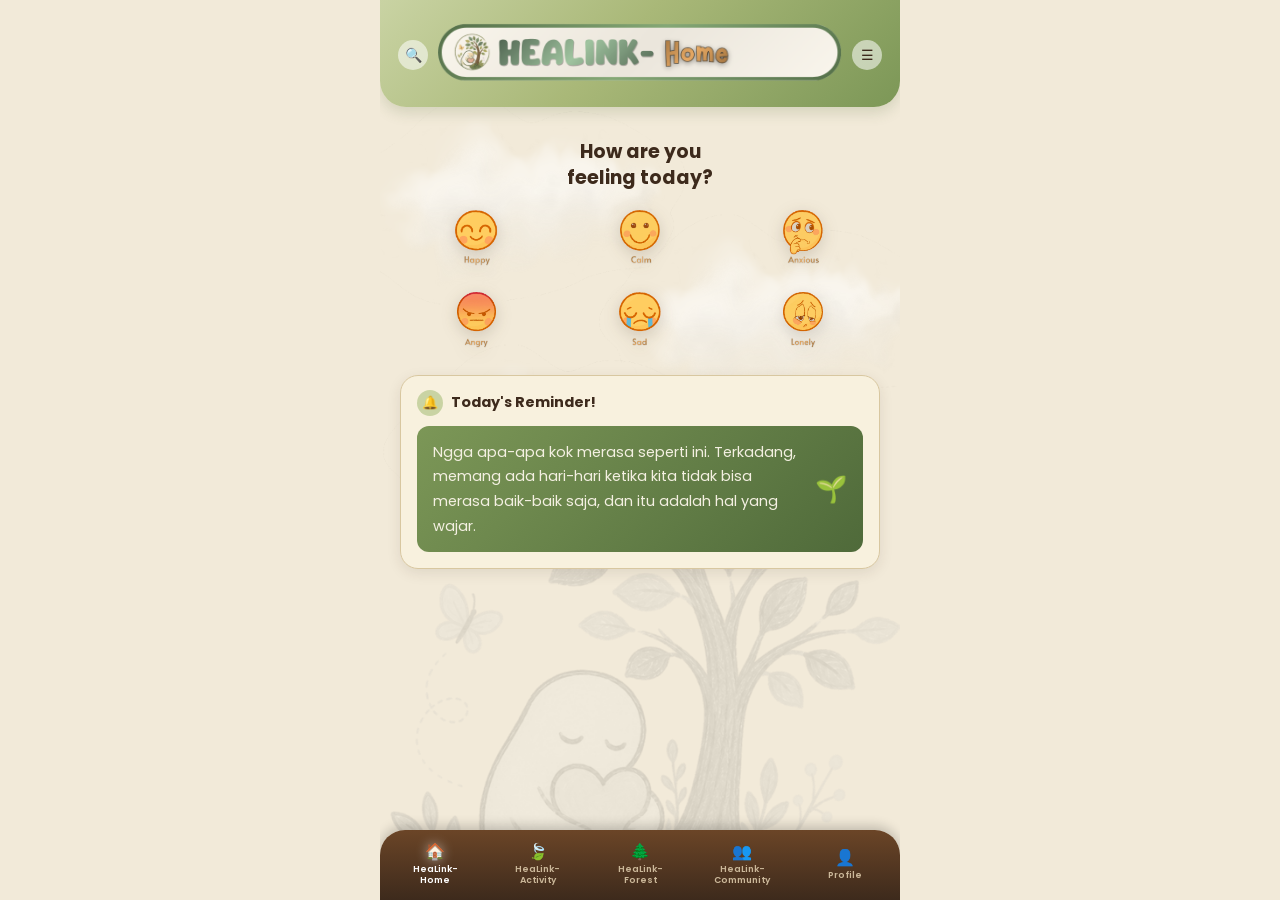
==== commit 05182ec4: "Update ab.html" ====
--- a/ab.html
+++ b/ab.html
@@ -1148,15 +1148,15 @@
               <div class="ep-text"><h5>Mencari Tempat untuk Pulang</h5><p>Refleksi tentang kebutuhan manusia untuk memiliki seseorang atau tempat menjadi diri sendiri.</p><span class="ep-meta"><button class="ep-play">▶</button> 8 mins</span></div>
             </div>
             <div class="ep-card" onclick="togglePlay(this)">
+              <img src="assets/Email (74).png" alt="">
+              <div class="ep-text"><h5>Kalau Hari Ini Berat, Istirahat Dulu</h5><p>Menemani ketika sedang merasa lelah secara emosional — beristirahat bukan berarti gagal.</p><span class="ep-meta"><button class="ep-play">▶</button> 5 mins</span></div>
+            </div>
+            <div class="ep-card" onclick="togglePlay(this)">
               <img src="assets/thumb-podcast3.png" alt="">
-              <div class="ep-text"><h5>Kalau Hari Ini Berat, Istirahat Dulu</h5><p>Menemani ketika sedang merasa lelah secara emosional — beristirahat bukan berarti gagal.</p><span class="ep-meta"><button class="ep-play">▶</button> 5 mins</span></div>
+              <div class="ep-text"><h5>Aku Nggak Tahu Aku Sebenarnya Siapa</h5><p>Kebingungan mencari identitas, terutama di masa remaja dan dewasa awal.</p><span class="ep-meta"><button class="ep-play">▶</button> 7 mins</span></div>
             </div>
             <div class="ep-card" onclick="togglePlay(this)">
-              <img src="assets/thumb-podcast1.png" alt="">
-              <div class="ep-text"><h5>Aku Nggak Tahu Aku Sebenarnya Siapa</h5><p>Kebingungan mencari identitas, terutama di masa remaja dan dewasa awal.</p><span class="ep-meta"><button class="ep-play">▶</button> 7 mins</span></div>
-            </div>
-            <div class="ep-card" onclick="togglePlay(this)">
-              <img src="assets/thumb-podcast2.png" alt="">
+              <img src="assets/Email (75).png" alt="">
               <div class="ep-text"><h5>Kita Nggak Harus Bertumbuh Sendirian</h5><p>Meminta bantuan dan bertumbuh bersama orang lain adalah bagian dari proses kehidupan.</p><span class="ep-meta"><button class="ep-play">▶</button> 8 mins</span></div>
             </div>
           </div>
